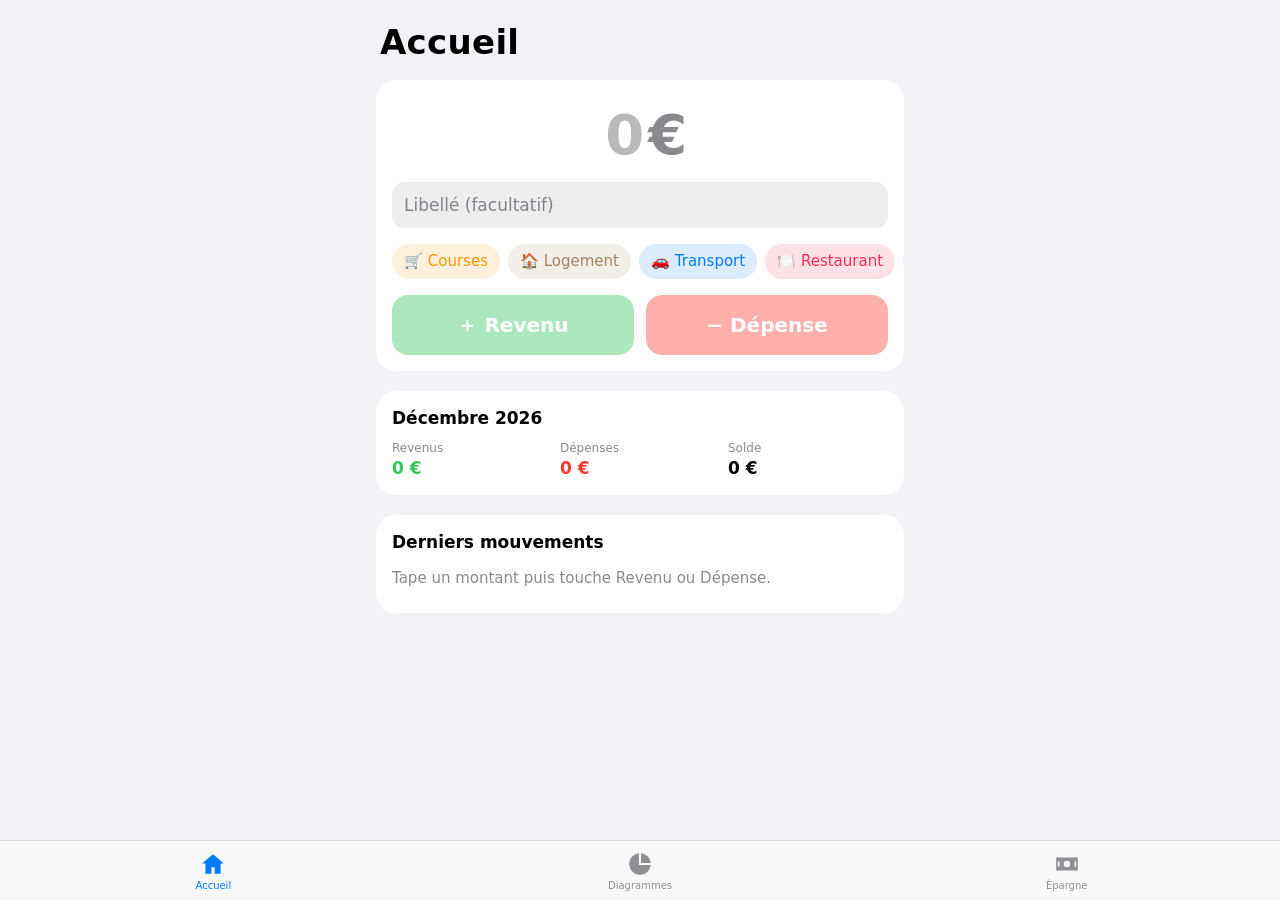
==== index.html @ 87a7c3be "App Budget : version web installable et version iOS native Co-Authored-By: Claude Opus 5.5 <noreply@" ====
<!doctype html>
<html lang="fr">
<head>
  <meta charset="utf-8">
  <meta name="viewport" content="width=device-width, initial-scale=1, viewport-fit=cover">
  <title>Budget</title>
  <meta name="description" content="Suivi simple des revenus, dépenses et de l'épargne.">
  <meta name="apple-mobile-web-app-capable" content="yes">
  <meta name="mobile-web-app-capable" content="yes">
  <meta name="apple-mobile-web-app-title" content="Budget">
  <meta name="apple-mobile-web-app-status-bar-style" content="default">
  <meta name="theme-color" content="#f2f2f7" media="(prefers-color-scheme: light)">
  <meta name="theme-color" content="#000000" media="(prefers-color-scheme: dark)">
  <link rel="apple-touch-icon" href="icons/icon-180.png">
  <link rel="icon" type="image/png" href="icons/icon-192.png">
  <link rel="manifest" href="manifest.webmanifest">
  <link rel="stylesheet" href="style.css">
</head>
<body>
  <main>
    <!-- ACCUEIL -->
    <section id="accueil" class="onglet actif">
      <h1>Accueil</h1>

      <div class="carte saisie">
        <label class="montant" for="montant">
          <input id="montant" type="text" inputmode="decimal" placeholder="0" autocomplete="off" aria-label="Montant">
          <span>€</span>
        </label>
        <input id="libelle" class="champ" type="text" placeholder="Libellé (facultatif)" autocomplete="off" enterkeyhint="done">
        <div id="chips" class="chips" role="group" aria-label="Catégorie"></div>
        <div class="boutons">
          <button id="btn-revenu" class="gros vert" disabled>＋ Revenu</button>
          <button id="btn-depense" class="gros rouge" disabled>− Dépense</button>
        </div>
      </div>

      <div class="carte">
        <h2 id="solde-mois"></h2>
        <div class="trio">
          <div><small>Revenus</small><strong id="solde-revenus" class="txt-vert"></strong></div>
          <div><small>Dépenses</small><strong id="solde-depenses" class="txt-rouge"></strong></div>
          <div><small>Solde</small><strong id="solde-total"></strong></div>
        </div>
      </div>

      <div class="carte">
        <div class="entete">
          <h2>Derniers mouvements</h2>
          <button id="tout-voir" class="lien" hidden>Tout voir</button>
        </div>
        <ul id="derniers" class="liste"></ul>
        <p id="vide-accueil" class="aide">Tape un montant puis touche Revenu ou Dépense.</p>
      </div>
    </section>

    <!-- DIAGRAMMES -->
    <section id="diagrammes" class="onglet">
      <h1>Diagrammes</h1>
      <div class="carte mois" data-mois="diagrammes"></div>
      <div class="carte">
        <h2>Répartition des dépenses</h2>
        <div id="donut"></div>
        <ul id="legende" class="legende"></ul>
      </div>
      <div class="carte">
        <h2>Revenus et dépenses sur 6 mois</h2>
        <div id="barres"></div>
        <div class="cles"><span><i class="pt vert"></i>Revenus</span><span><i class="pt rouge"></i>Dépenses</span></div>
      </div>
    </section>

    <!-- ÉPARGNE -->
    <section id="epargne" class="onglet">
      <h1>Épargne</h1>
      <div class="carte mois" data-mois="epargne"></div>
      <div class="carte">
        <h2>Rentrées d'argent prévues</h2>
        <label class="montant gauche" for="revenus-prevus">
          <input id="revenus-prevus" type="text" inputmode="decimal" placeholder="0" autocomplete="off" aria-label="Rentrées prévues">
          <span>€</span>
        </label>
        <button id="utiliser-recus" class="lien" hidden></button>
      </div>
      <div class="carte">
        <h2>Niveau d'épargne du mois</h2>
        <div id="niveaux" class="niveaux"></div>
      </div>
      <div id="resultat" class="carte resultat"></div>
    </section>
  </main>

  <!-- HISTORIQUE (plein écran) -->
  <section id="historique" class="feuille" hidden>
    <div class="barre-feuille">
      <button id="fermer-historique" class="lien">‹ Accueil</button>
      <strong>Mouvements</strong>
      <span></span>
    </div>
    <div class="contenu-feuille">
      <p class="aide">Touche un mouvement pour le supprimer.</p>
      <div id="historique-liste"></div>
      <div class="carte">
        <h2>Sauvegarde</h2>
        <p class="aide">Tes données restent sur ce téléphone. Exporte-les de temps en temps pour ne rien perdre.</p>
        <div class="boutons">
          <button id="exporter" class="moyen">Exporter</button>
          <button id="importer" class="moyen">Importer</button>
        </div>
        <input id="fichier-import" type="file" accept="application/json,.json" hidden>
      </div>
    </div>
  </section>

  <nav class="tabbar">
    <button data-onglet="accueil" class="actif">
      <svg viewBox="0 0 24 24"><path d="M12 3 2 11.5h3V21h5.5v-6h3v6H19v-9.5h3z"/></svg>Accueil
    </button>
    <button data-onglet="diagrammes">
      <svg viewBox="0 0 24 24"><path d="M11 2.05A10 10 0 1 0 21.95 13H11z"/><path d="M13 2.05V11h8.95A10 10 0 0 0 13 2.05z"/></svg>Diagrammes
    </button>
    <button data-onglet="epargne">
      <svg viewBox="0 0 24 24"><path d="M2 6h20v12H2zm10 3a3 3 0 1 0 0 6 3 3 0 0 0 0-6zM5 8.5a1.5 1.5 0 0 1-1.5 1.5v4A1.5 1.5 0 0 1 5 15.5h0zm14 0V15.5a1.5 1.5 0 0 1 1.5-1.5v-4A1.5 1.5 0 0 1 19 8.5z" fill-rule="evenodd"/></svg>Épargne
    </button>
  </nav>

  <div id="toast" class="toast" role="status" aria-live="polite"></div>

  <script src="app.js"></script>
</body>
</html>
---- style.css ----
:root {
  --fond: #f2f2f7;
  --carte: #ffffff;
  --champ: #7676801f;
  --texte: #000000;
  --secondaire: #3c3c4399;
  --separateur: #3c3c4329;
  --vert: #34c759;
  --rouge: #ff3b30;
  --bleu: #007aff;
  --tabbar: #f9f9f9e6;
  color-scheme: light dark;
}
@media (prefers-color-scheme: dark) {
  :root {
    --fond: #000000;
    --carte: #1c1c1e;
    --champ: #7676803d;
    --texte: #ffffff;
    --secondaire: #ebebf599;
    --separateur: #54545899;
    --vert: #30d158;
    --rouge: #ff453a;
    --bleu: #0a84ff;
    --tabbar: #161616e6;
  }
}

* { box-sizing: border-box; -webkit-tap-highlight-color: transparent; }
html, body { margin: 0; background: var(--fond); color: var(--texte); }
body {
  font: 17px/1.3 -apple-system, BlinkMacSystemFont, "SF Pro Text", system-ui, sans-serif;
  touch-action: manipulation;
  -webkit-text-size-adjust: 100%;
  overscroll-behavior-y: none;
}
button { font: inherit; color: inherit; border: 0; background: none; cursor: pointer; }
input { font: inherit; color: inherit; }

main {
  max-width: 560px;
  margin: 0 auto;
  padding: calc(env(safe-area-inset-top) + 12px) 16px calc(env(safe-area-inset-bottom) + 96px);
}
h1 { font-size: 34px; font-weight: 700; margin: 8px 4px 16px; letter-spacing: .3px; }
h2 { font-size: 17px; font-weight: 600; margin: 0 0 12px; }
small { font-size: 12px; color: var(--secondaire); display: block; }

.onglet { display: none; }
.onglet.actif { display: block; animation: apparition .2s ease-out; }
@keyframes apparition { from { opacity: 0; transform: translateY(4px); } }

.carte { background: var(--carte); border-radius: 20px; padding: 16px; margin-bottom: 20px; }
.aide { color: var(--secondaire); font-size: 15px; margin: 4px 0 8px; }
.entete { display: flex; justify-content: space-between; align-items: baseline; }
.lien { color: var(--bleu); font-size: 15px; padding: 4px 0; }
.txt-vert { color: var(--vert); }
.txt-rouge { color: var(--rouge); }

/* Saisie du montant */
.montant { display: flex; justify-content: center; align-items: baseline; gap: 4px; padding: 8px 0 16px; cursor: text; }
.montant input {
  width: 4ch; min-width: 1ch; max-width: 100%;
  border: 0; outline: 0; background: none; text-align: right;
  font: 700 56px/1.1 ui-rounded, -apple-system, system-ui, sans-serif;
  font-variant-numeric: tabular-nums; padding: 0;
}
.montant span { font: 700 56px/1.1 ui-rounded, -apple-system, system-ui, sans-serif; color: var(--secondaire); }
.montant.gauche { justify-content: flex-start; padding: 0; }
.montant.gauche input, .montant.gauche span { font-size: 40px; }
.montant.gauche input { text-align: left; }
.montant input::placeholder { color: var(--secondaire); opacity: .6; }

.champ { width: 100%; border: 0; outline: 0; background: var(--champ); border-radius: 12px; padding: 12px; font-size: 17px; }
.champ::placeholder { color: var(--secondaire); }

.chips { display: flex; gap: 8px; overflow-x: auto; margin: 16px -16px; padding: 0 16px; scrollbar-width: none; }
.chips::-webkit-scrollbar { display: none; }
.chip {
  flex: none; padding: 8px 12px; border-radius: 999px; font-size: 15px; font-weight: 500;
  color: var(--c); background: color-mix(in srgb, var(--c) 14%, transparent);
  transition: transform .12s, background .15s, color .15s;
}
.chip.choisi { background: var(--c); color: #fff; }

.boutons { display: flex; gap: 12px; }
.gros, .moyen {
  flex: 1; min-height: 60px; border-radius: 16px; color: #fff; font-size: 20px; font-weight: 700;
  transition: transform .12s, opacity .2s;
}
.moyen { min-height: 48px; font-size: 17px; font-weight: 600; background: var(--champ); color: var(--bleu); }
.vert { background: var(--vert); }
.rouge { background: var(--rouge); }
.gros:disabled { opacity: .4; }
button:active:not(:disabled) { transform: scale(.96); }

.trio { display: grid; grid-template-columns: repeat(3, 1fr); gap: 8px; }
.trio strong { font-size: 17px; font-variant-numeric: tabular-nums; white-space: nowrap; }

/* Listes de mouvements */
.liste { list-style: none; margin: 0; padding: 0; }
.ligne { display: flex; align-items: center; gap: 12px; padding: 8px 0; cursor: pointer; }
.liste .ligne + .ligne { border-top: .5px solid var(--separateur); }
.pastille {
  flex: none; width: 36px; height: 36px; border-radius: 50%; display: grid; place-items: center; font-size: 17px;
  background: color-mix(in srgb, var(--c) 18%, transparent);
}
.ligne .infos { flex: 1; min-width: 0; }
.ligne .titre { white-space: nowrap; overflow: hidden; text-overflow: ellipsis; }
.ligne .date { font-size: 12px; color: var(--secondaire); }
.ligne .valeur { font-weight: 600; font-variant-numeric: tabular-nums; white-space: nowrap; }

/* Sélecteur de mois */
.mois { display: flex; align-items: center; justify-content: space-between; padding: 4px 8px; }
.mois button { min-width: 44px; min-height: 44px; font-weight: 600; font-size: 17px; }
.mois .fleche { color: var(--bleu); font-size: 22px; }

/* Diagrammes */
#donut { position: relative; max-width: 260px; margin: 0 auto 16px; }
#donut svg { display: block; width: 100%; }
#donut .centre { position: absolute; inset: 0; display: grid; place-content: center; text-align: center; }
#donut .centre strong { font-size: 24px; font-variant-numeric: tabular-nums; }
.legende { list-style: none; padding: 0; margin: 0; }
.legende li { display: flex; align-items: center; gap: 10px; padding: 5px 0; font-size: 15px; }
.legende .nom { flex: 1; }
.legende .val { font-variant-numeric: tabular-nums; }
.legende .pct { width: 48px; text-align: right; color: var(--secondaire); font-variant-numeric: tabular-nums; }
#barres svg { display: block; width: 100%; height: auto; overflow: visible; }
#barres text { fill: var(--secondaire); font-size: 11px; }
.cles { display: flex; gap: 16px; font-size: 13px; color: var(--secondaire); margin-top: 8px; }
.pt { display: inline-block; width: 10px; height: 10px; border-radius: 50%; margin-right: 6px; }
.pt.vert { background: var(--vert); } .pt.rouge { background: var(--rouge); }
.vide { text-align: center; padding: 24px 0; color: var(--secondaire); }
.vide .icone { font-size: 40px; margin-bottom: 8px; }

/* Épargne */
.niveaux { display: grid; grid-template-columns: 1fr 1fr; gap: 12px; }
.niveau {
  text-align: left; padding: 14px; border-radius: 16px;
  color: var(--c); background: color-mix(in srgb, var(--c) 14%, transparent);
  transition: transform .12s, background .15s, color .15s;
}
.niveau .ico { font-size: 24px; display: block; margin-bottom: 4px; }
.niveau b { display: block; font-size: 17px; }
.niveau span:last-child { font-size: 12px; opacity: .9; }
.niveau.choisi { background: var(--c); color: #fff; }
.resultat { text-align: center; }
.resultat .grand { font: 700 48px/1.1 ui-rounded, -apple-system, system-ui, sans-serif; font-variant-numeric: tabular-nums; margin: 4px 0; }
.resultat hr { border: 0; border-top: .5px solid var(--separateur); margin: 16px 0; }
.ligne-res { display: flex; justify-content: space-between; font-size: 15px; padding: 4px 0; }
.ligne-res span:first-child { color: var(--secondaire); }
.ligne-res span:last-child { font-variant-numeric: tabular-nums; }
.jauge { height: 8px; border-radius: 4px; background: var(--champ); overflow: hidden; margin-top: 12px; }
.jauge div { height: 100%; border-radius: 4px; transition: width .3s; }
.alerte { color: var(--rouge); font-size: 13px; margin: 8px 0 0; }

/* Barre d'onglets */
.tabbar {
  position: fixed; left: 0; right: 0; bottom: 0; z-index: 10;
  display: flex; justify-content: space-around;
  padding: 6px 0 calc(env(safe-area-inset-bottom) + 4px);
  background: var(--tabbar); backdrop-filter: blur(20px); -webkit-backdrop-filter: blur(20px);
  border-top: .5px solid var(--separateur);
}
.tabbar button { display: flex; flex-direction: column; align-items: center; gap: 2px; font-size: 10px; font-weight: 500; color: #8e8e93; flex: 1; padding: 4px 0; }
.tabbar svg { width: 26px; height: 26px; fill: currentColor; }
.tabbar button.actif { color: var(--bleu); }
.tabbar button:active { transform: none; }

/* Historique */
.feuille { position: fixed; inset: 0; z-index: 20; background: var(--fond); overflow-y: auto; animation: glisse .25s ease-out; }
@keyframes glisse { from { transform: translateX(30%); opacity: 0; } }
.barre-feuille {
  position: sticky; top: 0; z-index: 1; display: grid; grid-template-columns: 1fr auto 1fr; align-items: center;
  padding: calc(env(safe-area-inset-top) + 8px) 16px 8px; background: var(--tabbar);
  backdrop-filter: blur(20px); -webkit-backdrop-filter: blur(20px); border-bottom: .5px solid var(--separateur);
}
.barre-feuille .lien { justify-self: start; font-size: 17px; }
.contenu-feuille { max-width: 560px; margin: 0 auto; padding: 12px 16px calc(env(safe-area-inset-bottom) + 24px); }
.groupe-titre { font-size: 13px; text-transform: uppercase; color: var(--secondaire); margin: 16px 16px 6px; }
.contenu-feuille .liste { background: var(--carte); border-radius: 12px; padding: 0 16px; }

/* Confirmation */
.toast {
  position: fixed; left: 50%; top: calc(env(safe-area-inset-top) + 10px); z-index: 30;
  transform: translate(-50%, -150%); opacity: 0;
  color: #fff; font-size: 15px; font-weight: 600; padding: 10px 16px; border-radius: 999px;
  box-shadow: 0 4px 14px #0003; white-space: nowrap; transition: transform .3s, opacity .3s; pointer-events: none;
}
.toast.visible { transform: translate(-50%, 0); opacity: 1; }
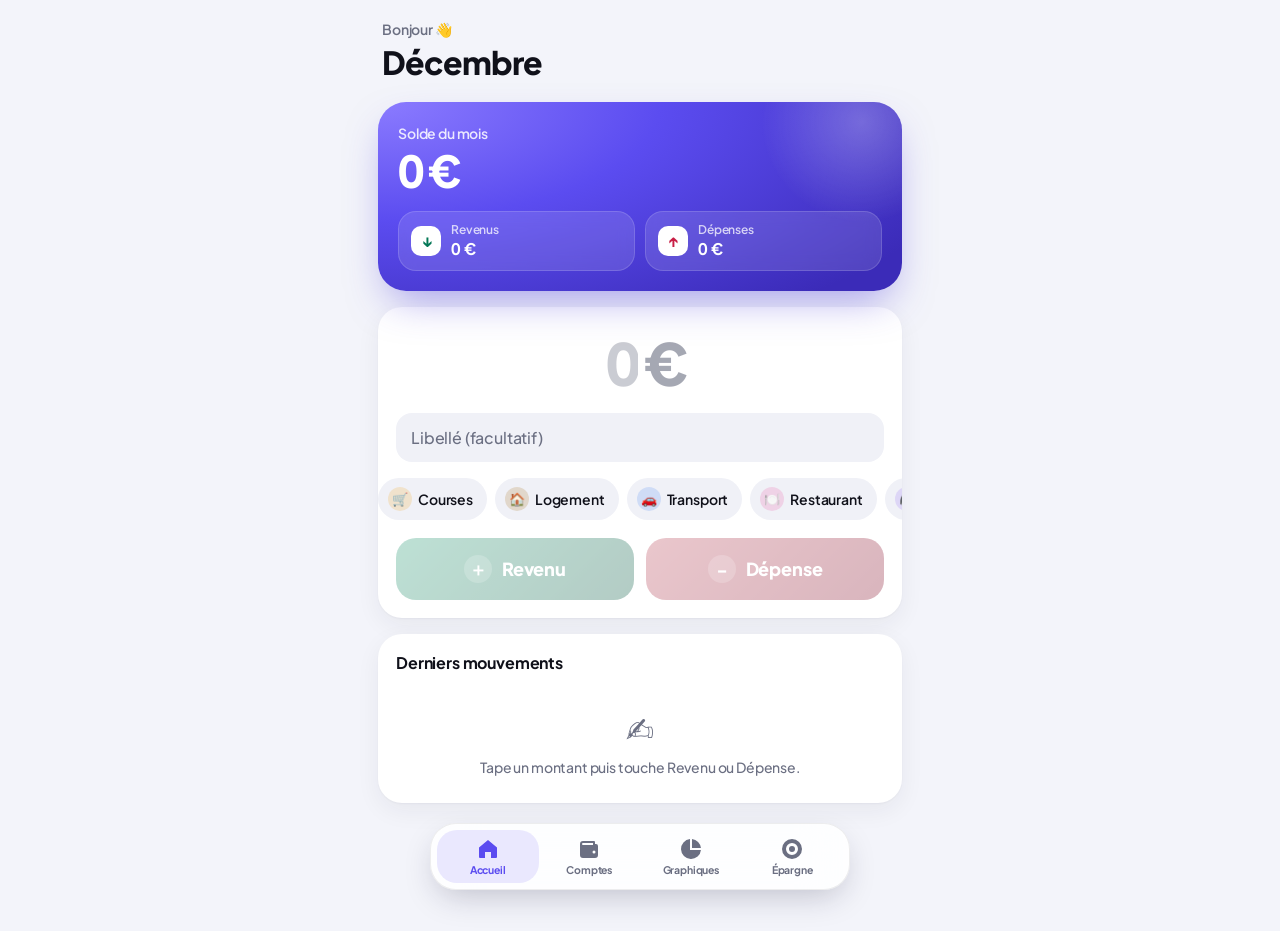
==== commit 443da102: "Comptes d'épargne (Livret A, Livret Jeune, PEA) et nouveau design - Onglet Comptes avec plafonds, li" ====
--- a/index.html
+++ b/index.html
@@ -4,23 +4,38 @@
   <meta charset="utf-8">
   <meta name="viewport" content="width=device-width, initial-scale=1, viewport-fit=cover">
   <title>Budget</title>
-  <meta name="description" content="Suivi simple des revenus, dépenses et de l'épargne.">
+  <meta name="description" content="Suivi simple des revenus, dépenses, comptes d'épargne et du PEA.">
   <meta name="apple-mobile-web-app-capable" content="yes">
   <meta name="mobile-web-app-capable" content="yes">
   <meta name="apple-mobile-web-app-title" content="Budget">
   <meta name="apple-mobile-web-app-status-bar-style" content="default">
-  <meta name="theme-color" content="#f2f2f7" media="(prefers-color-scheme: light)">
-  <meta name="theme-color" content="#000000" media="(prefers-color-scheme: dark)">
+  <meta name="theme-color" content="#f3f4fa" media="(prefers-color-scheme: light)">
+  <meta name="theme-color" content="#0a0a12" media="(prefers-color-scheme: dark)">
   <link rel="apple-touch-icon" href="icons/icon-180.png">
   <link rel="icon" type="image/png" href="icons/icon-192.png">
   <link rel="manifest" href="manifest.webmanifest">
+  <link rel="preload" href="fonts/jakarta-700.woff2" as="font" type="font/woff2" crossorigin>
   <link rel="stylesheet" href="style.css">
 </head>
 <body>
+  <div class="halo" aria-hidden="true"></div>
+
   <main>
     <!-- ACCUEIL -->
     <section id="accueil" class="onglet actif">
-      <h1>Accueil</h1>
+      <header class="tete">
+        <p id="salut" class="sur-titre"></p>
+        <h1 id="titre-accueil"></h1>
+      </header>
+
+      <div class="hero">
+        <p class="hero-label">Solde du mois</p>
+        <p id="hero-solde" class="hero-montant">0 €</p>
+        <div class="hero-pilules">
+          <span class="pilule"><i class="fleche-ico haut">↓</i><span><small>Revenus</small><b id="hero-revenus"></b></span></span>
+          <span class="pilule"><i class="fleche-ico bas">↑</i><span><small>Dépenses</small><b id="hero-depenses"></b></span></span>
+        </div>
+      </div>
 
       <div class="carte saisie">
         <label class="montant" for="montant">
@@ -30,17 +45,8 @@
         <input id="libelle" class="champ" type="text" placeholder="Libellé (facultatif)" autocomplete="off" enterkeyhint="done">
         <div id="chips" class="chips" role="group" aria-label="Catégorie"></div>
         <div class="boutons">
-          <button id="btn-revenu" class="gros vert" disabled>＋ Revenu</button>
-          <button id="btn-depense" class="gros rouge" disabled>− Dépense</button>
-        </div>
-      </div>
-
-      <div class="carte">
-        <h2 id="solde-mois"></h2>
-        <div class="trio">
-          <div><small>Revenus</small><strong id="solde-revenus" class="txt-vert"></strong></div>
-          <div><small>Dépenses</small><strong id="solde-depenses" class="txt-rouge"></strong></div>
-          <div><small>Solde</small><strong id="solde-total"></strong></div>
+          <button id="btn-revenu" class="gros revenu" disabled><span class="rond">＋</span>Revenu</button>
+          <button id="btn-depense" class="gros depense" disabled><span class="rond">−</span>Dépense</button>
         </div>
       </div>
 
@@ -50,14 +56,33 @@
           <button id="tout-voir" class="lien" hidden>Tout voir</button>
         </div>
         <ul id="derniers" class="liste"></ul>
-        <p id="vide-accueil" class="aide">Tape un montant puis touche Revenu ou Dépense.</p>
+        <div id="vide-accueil" class="vide"><div class="vide-ico">✍️</div>Tape un montant puis touche Revenu ou Dépense.</div>
       </div>
     </section>
 
-    <!-- DIAGRAMMES -->
+    <!-- COMPTES -->
+    <section id="comptes" class="onglet">
+      <header class="tete">
+        <p class="sur-titre">Ton épargne</p>
+        <h1>Comptes</h1>
+      </header>
+      <div class="hero hero-comptes">
+        <p class="hero-label">Épargne totale</p>
+        <p id="total-epargne" class="hero-montant">0 €</p>
+        <div id="barre-repartition" class="barre-repartition"></div>
+        <div id="legende-comptes" class="legende-comptes"></div>
+      </div>
+      <div id="liste-comptes" class="liste-comptes"></div>
+      <p class="aide centre">Touche un compte pour modifier son montant.<br>Chaque revenu peut être placé sur l'un d'eux.</p>
+    </section>
+
+    <!-- GRAPHIQUES -->
     <section id="diagrammes" class="onglet">
-      <h1>Diagrammes</h1>
-      <div class="carte mois" data-mois="diagrammes"></div>
+      <header class="tete">
+        <p class="sur-titre">Où va ton argent</p>
+        <h1>Graphiques</h1>
+      </header>
+      <div class="selecteur-mois" data-mois="diagrammes"></div>
       <div class="carte">
         <h2>Répartition des dépenses</h2>
         <div id="donut"></div>
@@ -66,14 +91,17 @@
       <div class="carte">
         <h2>Revenus et dépenses sur 6 mois</h2>
         <div id="barres"></div>
-        <div class="cles"><span><i class="pt vert"></i>Revenus</span><span><i class="pt rouge"></i>Dépenses</span></div>
+        <div class="cles"><span><i class="pt revenu"></i>Revenus</span><span><i class="pt depense"></i>Dépenses</span></div>
       </div>
     </section>
 
     <!-- ÉPARGNE -->
     <section id="epargne" class="onglet">
-      <h1>Épargne</h1>
-      <div class="carte mois" data-mois="epargne"></div>
+      <header class="tete">
+        <p class="sur-titre">Objectif du mois</p>
+        <h1>Épargne</h1>
+      </header>
+      <div class="selecteur-mois" data-mois="epargne"></div>
       <div class="carte">
         <h2>Rentrées d'argent prévues</h2>
         <label class="montant gauche" for="revenus-prevus">
@@ -83,7 +111,7 @@
         <button id="utiliser-recus" class="lien" hidden></button>
       </div>
       <div class="carte">
-        <h2>Niveau d'épargne du mois</h2>
+        <h2>Niveau d'épargne</h2>
         <div id="niveaux" class="niveaux"></div>
       </div>
       <div id="resultat" class="carte resultat"></div>
@@ -91,36 +119,45 @@
   </main>
 
   <!-- HISTORIQUE (plein écran) -->
-  <section id="historique" class="feuille" hidden>
-    <div class="barre-feuille">
-      <button id="fermer-historique" class="lien">‹ Accueil</button>
+  <section id="historique" class="page" hidden>
+    <div class="barre-page">
+      <button id="fermer-historique" class="lien">‹ Retour</button>
       <strong>Mouvements</strong>
       <span></span>
     </div>
-    <div class="contenu-feuille">
+    <div class="contenu-page">
       <p class="aide">Touche un mouvement pour le supprimer.</p>
       <div id="historique-liste"></div>
       <div class="carte">
         <h2>Sauvegarde</h2>
         <p class="aide">Tes données restent sur ce téléphone. Exporte-les de temps en temps pour ne rien perdre.</p>
         <div class="boutons">
-          <button id="exporter" class="moyen">Exporter</button>
-          <button id="importer" class="moyen">Importer</button>
+          <button id="exporter" class="secondaire">Exporter</button>
+          <button id="importer" class="secondaire">Importer</button>
         </div>
         <input id="fichier-import" type="file" accept="application/json,.json" hidden>
       </div>
     </div>
   </section>
 
+  <!-- FEUILLE DU BAS (choix du compte, édition des comptes) -->
+  <div id="feuille" class="feuille" hidden>
+    <div class="voile" data-fermer></div>
+    <div id="feuille-panneau" class="panneau" role="dialog" aria-modal="true"></div>
+  </div>
+
   <nav class="tabbar">
-    <button data-onglet="accueil" class="actif">
-      <svg viewBox="0 0 24 24"><path d="M12 3 2 11.5h3V21h5.5v-6h3v6H19v-9.5h3z"/></svg>Accueil
+    <button data-onglet="accueil" class="actif" aria-label="Accueil">
+      <svg viewBox="0 0 24 24"><path d="M3 10.5 12 3l9 7.5V20a1 1 0 0 1-1 1h-5v-6h-6v6H4a1 1 0 0 1-1-1z"/></svg><span>Accueil</span>
     </button>
-    <button data-onglet="diagrammes">
-      <svg viewBox="0 0 24 24"><path d="M11 2.05A10 10 0 1 0 21.95 13H11z"/><path d="M13 2.05V11h8.95A10 10 0 0 0 13 2.05z"/></svg>Diagrammes
+    <button data-onglet="comptes" aria-label="Comptes">
+      <svg viewBox="0 0 24 24"><path d="M3 7a3 3 0 0 1 3-3h11a1 1 0 0 1 1 1v2h1a2 2 0 0 1 2 2v9a3 3 0 0 1-3 3H6a3 3 0 0 1-3-3zm3-1a1 1 0 0 0 0 2h10V6zm11 7.5a1.5 1.5 0 1 0 0 3 1.5 1.5 0 0 0 0-3z"/></svg><span>Comptes</span>
     </button>
-    <button data-onglet="epargne">
-      <svg viewBox="0 0 24 24"><path d="M2 6h20v12H2zm10 3a3 3 0 1 0 0 6 3 3 0 0 0 0-6zM5 8.5a1.5 1.5 0 0 1-1.5 1.5v4A1.5 1.5 0 0 1 5 15.5h0zm14 0V15.5a1.5 1.5 0 0 1 1.5-1.5v-4A1.5 1.5 0 0 1 19 8.5z" fill-rule="evenodd"/></svg>Épargne
+    <button data-onglet="diagrammes" aria-label="Graphiques">
+      <svg viewBox="0 0 24 24"><path d="M11 2.05A10 10 0 1 0 21.95 13H11z"/><path d="M13 2.05V11h8.95A10 10 0 0 0 13 2.05z"/></svg><span>Graphiques</span>
+    </button>
+    <button data-onglet="epargne" aria-label="Épargne">
+      <svg viewBox="0 0 24 24"><path d="M12 2a10 10 0 1 0 10 10A10 10 0 0 0 12 2zm0 4a6 6 0 1 1-6 6 6 6 0 0 1 6-6zm0 3a3 3 0 1 0 3 3 3 3 0 0 0-3-3z" fill-rule="evenodd"/></svg><span>Épargne</span>
     </button>
   </nav>
 
--- a/style.css
+++ b/style.css
@@ -1,190 +1,346 @@
+@font-face { font-family: "Jakarta"; font-weight: 400; font-display: swap; src: url(fonts/jakarta-400.woff2) format("woff2"); }
+@font-face { font-family: "Jakarta"; font-weight: 500; font-display: swap; src: url(fonts/jakarta-500.woff2) format("woff2"); }
+@font-face { font-family: "Jakarta"; font-weight: 600; font-display: swap; src: url(fonts/jakarta-600.woff2) format("woff2"); }
+@font-face { font-family: "Jakarta"; font-weight: 700; font-display: swap; src: url(fonts/jakarta-700.woff2) format("woff2"); }
+@font-face { font-family: "Jakarta"; font-weight: 800; font-display: swap; src: url(fonts/jakarta-800.woff2) format("woff2"); }
+
 :root {
-  --fond: #f2f2f7;
-  --carte: #ffffff;
-  --champ: #7676801f;
-  --texte: #000000;
-  --secondaire: #3c3c4399;
-  --separateur: #3c3c4329;
-  --vert: #34c759;
-  --rouge: #ff3b30;
-  --bleu: #007aff;
-  --tabbar: #f9f9f9e6;
+  --fond: #f3f4fa;
+  --surface: #ffffff;
+  --surface-2: #f0f1f7;
+  --texte: #10111a;
+  --doux: #6b6f82;
+  --ligne: #10111a12;
+  --ombre: 0 1px 2px #1a1c3a0a, 0 8px 24px #1a1c3a0f;
+  --accent: #5b4cf0;
+  --revenu: #0e9f6e;
+  --revenu-2: #047857;
+  --depense: #ee3f5a;
+  --depense-2: #c81e45;
+  --grad-hero: radial-gradient(120% 140% at 0% 0%, #8b7bff 0%, #5b4cf0 45%, #3b2bb8 100%);
+  --verre: #ffffffd9;
   color-scheme: light dark;
 }
 @media (prefers-color-scheme: dark) {
   :root {
-    --fond: #000000;
-    --carte: #1c1c1e;
-    --champ: #7676803d;
-    --texte: #ffffff;
-    --secondaire: #ebebf599;
-    --separateur: #54545899;
-    --vert: #30d158;
-    --rouge: #ff453a;
-    --bleu: #0a84ff;
-    --tabbar: #161616e6;
+    --fond: #0a0a12;
+    --surface: #15151f;
+    --surface-2: #1f1f2c;
+    --texte: #f4f4fa;
+    --doux: #9a9db0;
+    --ligne: #ffffff14;
+    --ombre: 0 1px 0 #ffffff08 inset, 0 10px 30px #00000059;
+    --revenu: #25c48c;
+    --depense: #ff5c74;
+    --verre: #1a1a26d9;
   }
 }
 
 * { box-sizing: border-box; -webkit-tap-highlight-color: transparent; }
 html, body { margin: 0; background: var(--fond); color: var(--texte); }
 body {
-  font: 17px/1.3 -apple-system, BlinkMacSystemFont, "SF Pro Text", system-ui, sans-serif;
+  font: 500 16px/1.35 "Jakarta", -apple-system, system-ui, sans-serif;
+  letter-spacing: -0.01em;
   touch-action: manipulation;
   -webkit-text-size-adjust: 100%;
   overscroll-behavior-y: none;
-}
-button { font: inherit; color: inherit; border: 0; background: none; cursor: pointer; }
-input { font: inherit; color: inherit; }
+  -webkit-font-smoothing: antialiased;
+}
+button { font: inherit; color: inherit; border: 0; background: none; cursor: pointer; letter-spacing: inherit; }
+input { font: inherit; color: inherit; letter-spacing: inherit; }
+.num { font-variant-numeric: tabular-nums; }
+
+/* Lueur colorée en haut de l'écran */
+.halo {
+  position: fixed; inset: -20vh -20vw auto; height: 60vh; z-index: -1; pointer-events: none;
+  background: radial-gradient(40% 50% at 20% 30%, #7c6cff33, transparent 70%),
+              radial-gradient(35% 45% at 85% 20%, #1fb6ff26, transparent 70%);
+  filter: blur(10px);
+}
 
 main {
-  max-width: 560px;
-  margin: 0 auto;
-  padding: calc(env(safe-area-inset-top) + 12px) 16px calc(env(safe-area-inset-bottom) + 96px);
-}
-h1 { font-size: 34px; font-weight: 700; margin: 8px 4px 16px; letter-spacing: .3px; }
-h2 { font-size: 17px; font-weight: 600; margin: 0 0 12px; }
-small { font-size: 12px; color: var(--secondaire); display: block; }
+  max-width: 560px; margin: 0 auto;
+  padding: calc(env(safe-area-inset-top) + 14px) 18px calc(env(safe-area-inset-bottom) + 112px);
+}
+.tete { margin: 6px 4px 18px; }
+.sur-titre { margin: 0; color: var(--doux); font-size: 14px; font-weight: 600; }
+h1 { font-size: 32px; font-weight: 800; margin: 2px 0 0; letter-spacing: -0.03em; }
+h2 { font-size: 16px; font-weight: 700; margin: 0 0 14px; letter-spacing: -0.01em; }
+small { font-size: 12px; color: var(--doux); display: block; font-weight: 600; }
+.aide { color: var(--doux); font-size: 14px; margin: 4px 0 10px; }
+.centre { text-align: center; }
 
 .onglet { display: none; }
-.onglet.actif { display: block; animation: apparition .2s ease-out; }
-@keyframes apparition { from { opacity: 0; transform: translateY(4px); } }
-
-.carte { background: var(--carte); border-radius: 20px; padding: 16px; margin-bottom: 20px; }
-.aide { color: var(--secondaire); font-size: 15px; margin: 4px 0 8px; }
+.onglet.actif { display: block; animation: entree .35s cubic-bezier(.2,.8,.2,1); }
+@keyframes entree { from { opacity: 0; transform: translateY(10px); } }
+
+.carte {
+  background: var(--surface); border-radius: 24px; padding: 18px; margin-bottom: 16px;
+  box-shadow: var(--ombre);
+}
 .entete { display: flex; justify-content: space-between; align-items: baseline; }
-.lien { color: var(--bleu); font-size: 15px; padding: 4px 0; }
-.txt-vert { color: var(--vert); }
-.txt-rouge { color: var(--rouge); }
-
-/* Saisie du montant */
-.montant { display: flex; justify-content: center; align-items: baseline; gap: 4px; padding: 8px 0 16px; cursor: text; }
+.lien { color: var(--accent); font-size: 14px; font-weight: 700; padding: 4px 0; }
+@media (prefers-color-scheme: dark) { .lien { color: #a99dff; } }
+
+/* Carte héros en dégradé */
+.hero {
+  position: relative; overflow: hidden; color: #fff; border-radius: 28px; padding: 22px 20px 20px; margin-bottom: 16px;
+  background: var(--grad-hero);
+  box-shadow: 0 18px 40px -12px #4b3bd980;
+}
+.hero::after {
+  content: ""; position: absolute; width: 220px; height: 220px; right: -70px; top: -90px; border-radius: 50%;
+  background: radial-gradient(circle, #ffffff40, transparent 65%);
+}
+.hero-label { margin: 0; font-size: 14px; font-weight: 600; opacity: .85; }
+.hero-montant { margin: 4px 0 18px; font-size: 44px; font-weight: 800; letter-spacing: -0.04em; font-variant-numeric: tabular-nums; line-height: 1.05; }
+.hero-pilules { display: flex; gap: 10px; }
+.pilule {
+  flex: 1; display: flex; align-items: center; gap: 10px; padding: 10px 12px; border-radius: 18px;
+  background: #ffffff1f; backdrop-filter: blur(8px); -webkit-backdrop-filter: blur(8px); border: 1px solid #ffffff26;
+}
+.pilule small { color: #ffffffc0; }
+.pilule b { font-size: 16px; font-weight: 700; font-variant-numeric: tabular-nums; white-space: nowrap; }
+.fleche-ico {
+  font-style: normal; width: 30px; height: 30px; flex: none; border-radius: 10px; display: grid; place-items: center;
+  font-weight: 800; background: #ffffff; font-size: 15px;
+}
+.fleche-ico.haut { color: var(--revenu-2); }
+.fleche-ico.bas { color: var(--depense-2); }
+
+/* Saisie */
+.montant { display: flex; justify-content: center; align-items: baseline; gap: 6px; padding: 6px 0 18px; cursor: text; }
+.montant input, .montant span { font-size: 58px; font-weight: 800; letter-spacing: -0.045em; line-height: 1.1; }
 .montant input {
-  width: 4ch; min-width: 1ch; max-width: 100%;
-  border: 0; outline: 0; background: none; text-align: right;
-  font: 700 56px/1.1 ui-rounded, -apple-system, system-ui, sans-serif;
-  font-variant-numeric: tabular-nums; padding: 0;
-}
-.montant span { font: 700 56px/1.1 ui-rounded, -apple-system, system-ui, sans-serif; color: var(--secondaire); }
+  min-width: 1ch; max-width: 100%; border: 0; outline: 0; background: none; text-align: right; padding: 0;
+  font-variant-numeric: tabular-nums; caret-color: var(--accent);
+}
+.montant span { color: var(--doux); opacity: .6; }
+.montant input::placeholder { color: var(--doux); opacity: .35; }
 .montant.gauche { justify-content: flex-start; padding: 0; }
 .montant.gauche input, .montant.gauche span { font-size: 40px; }
 .montant.gauche input { text-align: left; }
-.montant input::placeholder { color: var(--secondaire); opacity: .6; }
-
-.champ { width: 100%; border: 0; outline: 0; background: var(--champ); border-radius: 12px; padding: 12px; font-size: 17px; }
-.champ::placeholder { color: var(--secondaire); }
-
-.chips { display: flex; gap: 8px; overflow-x: auto; margin: 16px -16px; padding: 0 16px; scrollbar-width: none; }
+
+.champ {
+  width: 100%; border: 1.5px solid transparent; outline: 0; background: var(--surface-2); border-radius: 16px;
+  padding: 13px 14px; font-size: 16px; transition: border-color .2s, background .2s;
+}
+.champ:focus { border-color: color-mix(in srgb, var(--accent) 55%, transparent); background: var(--surface); }
+.champ::placeholder { color: var(--doux); }
+
+.chips { display: flex; gap: 8px; overflow-x: auto; margin: 14px -18px 16px; padding: 2px 18px; scrollbar-width: none; scroll-snap-type: x proximity; }
 .chips::-webkit-scrollbar { display: none; }
 .chip {
-  flex: none; padding: 8px 12px; border-radius: 999px; font-size: 15px; font-weight: 500;
-  color: var(--c); background: color-mix(in srgb, var(--c) 14%, transparent);
-  transition: transform .12s, background .15s, color .15s;
-}
-.chip.choisi { background: var(--c); color: #fff; }
+  flex: none; display: flex; align-items: center; gap: 6px; padding: 8px 13px 8px 9px; border-radius: 999px;
+  font-size: 14px; font-weight: 600; scroll-snap-align: start;
+  background: var(--surface-2); color: var(--texte); border: 1.5px solid transparent;
+  transition: transform .15s, background .2s, border-color .2s, color .2s;
+}
+.chip .emo { width: 24px; height: 24px; border-radius: 50%; display: grid; place-items: center; font-size: 13px; background: color-mix(in srgb, var(--c) 18%, transparent); }
+.chip.choisi { background: color-mix(in srgb, var(--c) 14%, var(--surface)); border-color: var(--c); color: var(--c); }
+@media (prefers-color-scheme: dark) { .chip.choisi { color: color-mix(in srgb, var(--c) 60%, white); } }
 
 .boutons { display: flex; gap: 12px; }
-.gros, .moyen {
-  flex: 1; min-height: 60px; border-radius: 16px; color: #fff; font-size: 20px; font-weight: 700;
-  transition: transform .12s, opacity .2s;
-}
-.moyen { min-height: 48px; font-size: 17px; font-weight: 600; background: var(--champ); color: var(--bleu); }
-.vert { background: var(--vert); }
-.rouge { background: var(--rouge); }
-.gros:disabled { opacity: .4; }
-button:active:not(:disabled) { transform: scale(.96); }
-
-.trio { display: grid; grid-template-columns: repeat(3, 1fr); gap: 8px; }
-.trio strong { font-size: 17px; font-variant-numeric: tabular-nums; white-space: nowrap; }
+.gros {
+  flex: 1; min-height: 62px; border-radius: 20px; color: #fff; font-size: 18px; font-weight: 800;
+  display: flex; align-items: center; justify-content: center; gap: 10px;
+  transition: transform .15s, opacity .25s, box-shadow .25s, filter .25s;
+}
+.gros .rond { width: 28px; height: 28px; border-radius: 50%; display: grid; place-items: center; background: #ffffff33; font-size: 18px; }
+.gros.revenu { background: linear-gradient(135deg, #12b981, var(--revenu-2)); box-shadow: 0 10px 24px -10px #059669; }
+.gros.depense { background: linear-gradient(135deg, #f8516b, var(--depense-2)); box-shadow: 0 10px 24px -10px #e11d48; }
+.gros:disabled { opacity: .35; box-shadow: none; filter: saturate(.6); }
+.secondaire { flex: 1; min-height: 50px; border-radius: 16px; font-weight: 700; background: var(--surface-2); color: var(--accent); }
+@media (prefers-color-scheme: dark) { .secondaire { color: #a99dff; } }
+.principal {
+  width: 100%; min-height: 54px; border-radius: 18px; font-weight: 800; font-size: 17px; color: #fff;
+  background: linear-gradient(135deg, #7a6bff, var(--accent)); box-shadow: 0 10px 24px -12px var(--accent);
+}
+.danger { width: 100%; min-height: 48px; border-radius: 16px; font-weight: 700; color: var(--depense); background: color-mix(in srgb, var(--depense) 10%, transparent); margin-top: 10px; }
+button:active:not(:disabled) { transform: scale(.965); }
 
 /* Listes de mouvements */
 .liste { list-style: none; margin: 0; padding: 0; }
-.ligne { display: flex; align-items: center; gap: 12px; padding: 8px 0; cursor: pointer; }
-.liste .ligne + .ligne { border-top: .5px solid var(--separateur); }
+.ligne { display: flex; align-items: center; gap: 12px; padding: 10px 0; cursor: pointer; }
+.liste .ligne + .ligne { border-top: 1px solid var(--ligne); }
 .pastille {
-  flex: none; width: 36px; height: 36px; border-radius: 50%; display: grid; place-items: center; font-size: 17px;
-  background: color-mix(in srgb, var(--c) 18%, transparent);
+  flex: none; width: 42px; height: 42px; border-radius: 14px; display: grid; place-items: center; font-size: 19px;
+  background: color-mix(in srgb, var(--c) 16%, transparent);
 }
 .ligne .infos { flex: 1; min-width: 0; }
-.ligne .titre { white-space: nowrap; overflow: hidden; text-overflow: ellipsis; }
-.ligne .date { font-size: 12px; color: var(--secondaire); }
-.ligne .valeur { font-weight: 600; font-variant-numeric: tabular-nums; white-space: nowrap; }
+.ligne .titre { font-weight: 700; white-space: nowrap; overflow: hidden; text-overflow: ellipsis; }
+.ligne .meta { font-size: 12px; color: var(--doux); font-weight: 500; display: flex; gap: 6px; align-items: center; flex-wrap: wrap; }
+.badge { font-size: 11px; font-weight: 700; padding: 2px 7px; border-radius: 999px; color: var(--c); background: color-mix(in srgb, var(--c) 14%, transparent); }
+.ligne .valeur { font-weight: 800; font-variant-numeric: tabular-nums; white-space: nowrap; }
+.ligne .valeur.plus { color: var(--revenu); }
+
+.vide { text-align: center; padding: 18px 0 8px; color: var(--doux); font-size: 14px; }
+.vide-ico { font-size: 34px; margin-bottom: 6px; }
 
 /* Sélecteur de mois */
-.mois { display: flex; align-items: center; justify-content: space-between; padding: 4px 8px; }
-.mois button { min-width: 44px; min-height: 44px; font-weight: 600; font-size: 17px; }
-.mois .fleche { color: var(--bleu); font-size: 22px; }
-
-/* Diagrammes */
-#donut { position: relative; max-width: 260px; margin: 0 auto 16px; }
-#donut svg { display: block; width: 100%; }
-#donut .centre { position: absolute; inset: 0; display: grid; place-content: center; text-align: center; }
-#donut .centre strong { font-size: 24px; font-variant-numeric: tabular-nums; }
-.legende { list-style: none; padding: 0; margin: 0; }
-.legende li { display: flex; align-items: center; gap: 10px; padding: 5px 0; font-size: 15px; }
+.selecteur-mois {
+  display: flex; align-items: center; justify-content: space-between; margin-bottom: 16px;
+  background: var(--surface); border-radius: 999px; padding: 6px; box-shadow: var(--ombre);
+}
+.selecteur-mois button { min-height: 40px; font-weight: 700; font-size: 16px; padding: 0 14px; border-radius: 999px; }
+.selecteur-mois .fleche { width: 40px; padding: 0; background: var(--surface-2); color: var(--accent); font-size: 20px; }
+
+/* Graphiques */
+#donut { position: relative; max-width: 250px; margin: 4px auto 18px; }
+#donut svg { display: block; width: 100%; overflow: visible; }
+#donut circle.arc { transition: stroke-dasharray .9s cubic-bezier(.2,.8,.2,1); }
+#donut .centre-donut { position: absolute; inset: 0; display: grid; place-content: center; text-align: center; }
+#donut .centre-donut strong { font-size: 26px; font-weight: 800; letter-spacing: -0.03em; font-variant-numeric: tabular-nums; }
+.legende { list-style: none; padding: 0; margin: 0; display: grid; gap: 4px; }
+.legende li { display: flex; align-items: center; gap: 10px; padding: 6px 0; font-size: 14px; font-weight: 600; }
+.legende .emo { width: 30px; height: 30px; border-radius: 10px; display: grid; place-items: center; background: color-mix(in srgb, var(--c) 16%, transparent); }
 .legende .nom { flex: 1; }
-.legende .val { font-variant-numeric: tabular-nums; }
-.legende .pct { width: 48px; text-align: right; color: var(--secondaire); font-variant-numeric: tabular-nums; }
+.legende .barre-pct { flex: 1.2; height: 6px; border-radius: 3px; background: var(--surface-2); overflow: hidden; }
+.legende .barre-pct i { display: block; height: 100%; border-radius: 3px; background: var(--c); }
+.legende .val { font-variant-numeric: tabular-nums; min-width: 78px; text-align: right; font-weight: 700; }
 #barres svg { display: block; width: 100%; height: auto; overflow: visible; }
-#barres text { fill: var(--secondaire); font-size: 11px; }
-.cles { display: flex; gap: 16px; font-size: 13px; color: var(--secondaire); margin-top: 8px; }
-.pt { display: inline-block; width: 10px; height: 10px; border-radius: 50%; margin-right: 6px; }
-.pt.vert { background: var(--vert); } .pt.rouge { background: var(--rouge); }
-.vide { text-align: center; padding: 24px 0; color: var(--secondaire); }
-.vide .icone { font-size: 40px; margin-bottom: 8px; }
+#barres text { fill: var(--doux); font: 600 10px "Jakarta", system-ui, sans-serif; }
+#barres rect { transform-box: fill-box; transform-origin: bottom; animation: pousse .7s cubic-bezier(.2,.8,.2,1) both; }
+@keyframes pousse { from { transform: scaleY(0); } }
+.cles { display: flex; gap: 16px; font-size: 13px; color: var(--doux); font-weight: 600; margin-top: 10px; }
+.pt { display: inline-block; width: 10px; height: 10px; border-radius: 3px; margin-right: 6px; }
+.pt.revenu { background: var(--revenu); } .pt.depense { background: var(--depense); }
+
+/* Comptes */
+.hero-comptes { background: radial-gradient(120% 140% at 0% 0%, #3a3f5c 0%, #1d2033 55%, #10121e 100%); box-shadow: 0 18px 40px -14px #10121eaa; }
+.barre-repartition { display: flex; height: 12px; border-radius: 6px; overflow: hidden; gap: 3px; background: #ffffff1a; }
+.barre-repartition i { display: block; height: 100%; border-radius: 6px; transition: flex-grow .6s; }
+.legende-comptes { display: flex; flex-wrap: wrap; gap: 6px 14px; margin-top: 12px; font-size: 12px; font-weight: 600; color: #ffffffc8; }
+.legende-comptes span { display: flex; align-items: center; gap: 6px; }
+.legende-comptes i { width: 8px; height: 8px; border-radius: 50%; display: block; }
+.liste-comptes { display: grid; gap: 14px; margin-bottom: 14px; }
+.compte {
+  position: relative; overflow: hidden; text-align: left; color: #fff; border-radius: 24px; padding: 18px; width: 100%;
+  background: var(--grad); box-shadow: 0 14px 30px -14px var(--c);
+  transition: transform .15s;
+}
+.compte::after {
+  content: ""; position: absolute; width: 180px; height: 180px; right: -60px; bottom: -90px; border-radius: 50%;
+  background: radial-gradient(circle, #ffffff33, transparent 65%);
+}
+.compte .haut { display: flex; justify-content: space-between; align-items: center; }
+.compte .nom-compte { display: flex; align-items: center; gap: 10px; font-weight: 700; font-size: 16px; }
+.compte .ico-compte { width: 36px; height: 36px; border-radius: 12px; display: grid; place-items: center; background: #ffffff2e; font-size: 18px; }
+.compte .chevron { opacity: .7; font-size: 20px; }
+.compte .solde { font-size: 32px; font-weight: 800; letter-spacing: -0.035em; margin: 14px 0 8px; font-variant-numeric: tabular-nums; }
+.compte .detail { font-size: 13px; font-weight: 600; color: #ffffffd0; }
+.compte .jauge-plafond { height: 6px; border-radius: 3px; background: #ffffff2e; margin-top: 10px; overflow: hidden; }
+.compte .jauge-plafond i { display: block; height: 100%; border-radius: 3px; background: #fff; }
+.pv { display: inline-block; padding: 2px 8px; border-radius: 999px; background: #ffffff2e; font-weight: 700; margin-left: 4px; }
 
 /* Épargne */
 .niveaux { display: grid; grid-template-columns: 1fr 1fr; gap: 12px; }
 .niveau {
-  text-align: left; padding: 14px; border-radius: 16px;
-  color: var(--c); background: color-mix(in srgb, var(--c) 14%, transparent);
-  transition: transform .12s, background .15s, color .15s;
-}
-.niveau .ico { font-size: 24px; display: block; margin-bottom: 4px; }
-.niveau b { display: block; font-size: 17px; }
-.niveau span:last-child { font-size: 12px; opacity: .9; }
-.niveau.choisi { background: var(--c); color: #fff; }
+  text-align: left; padding: 14px; border-radius: 20px; background: var(--surface-2); border: 2px solid transparent;
+  transition: transform .15s, background .2s, border-color .2s, box-shadow .2s;
+}
+.niveau .ico { width: 38px; height: 38px; border-radius: 12px; display: grid; place-items: center; font-size: 19px; margin-bottom: 10px; background: color-mix(in srgb, var(--c) 18%, transparent); }
+.niveau b { display: block; font-size: 16px; font-weight: 800; }
+.niveau span:last-child { font-size: 12px; color: var(--doux); font-weight: 600; }
+.niveau.choisi { background: color-mix(in srgb, var(--c) 10%, var(--surface)); border-color: var(--c); box-shadow: 0 10px 24px -14px var(--c); }
 .resultat { text-align: center; }
-.resultat .grand { font: 700 48px/1.1 ui-rounded, -apple-system, system-ui, sans-serif; font-variant-numeric: tabular-nums; margin: 4px 0; }
-.resultat hr { border: 0; border-top: .5px solid var(--separateur); margin: 16px 0; }
-.ligne-res { display: flex; justify-content: space-between; font-size: 15px; padding: 4px 0; }
-.ligne-res span:first-child { color: var(--secondaire); }
-.ligne-res span:last-child { font-variant-numeric: tabular-nums; }
-.jauge { height: 8px; border-radius: 4px; background: var(--champ); overflow: hidden; margin-top: 12px; }
-.jauge div { height: 100%; border-radius: 4px; transition: width .3s; }
-.alerte { color: var(--rouge); font-size: 13px; margin: 8px 0 0; }
-
-/* Barre d'onglets */
+.anneau { position: relative; width: 190px; margin: 4px auto 6px; }
+.anneau svg { display: block; width: 100%; transform: rotate(-90deg); }
+.anneau circle { transition: stroke-dashoffset .9s cubic-bezier(.2,.8,.2,1); }
+.anneau .centre-anneau { position: absolute; inset: 0; display: grid; place-content: center; }
+.anneau .grand { font-size: 32px; font-weight: 800; letter-spacing: -0.04em; font-variant-numeric: tabular-nums; }
+.resultat hr { border: 0; border-top: 1px solid var(--ligne); margin: 16px 0 10px; }
+.ligne-res { display: flex; justify-content: space-between; font-size: 14px; padding: 6px 0; font-weight: 600; }
+.ligne-res span:first-child { color: var(--doux); }
+.ligne-res span:last-child { font-variant-numeric: tabular-nums; font-weight: 700; }
+.jauge { height: 10px; border-radius: 5px; background: var(--surface-2); overflow: hidden; margin-top: 10px; }
+.jauge div { height: 100%; border-radius: 5px; transition: width .6s cubic-bezier(.2,.8,.2,1); }
+.alerte { color: var(--depense); font-size: 13px; font-weight: 600; margin: 10px 0 0; }
+
+/* Barre d'onglets flottante */
 .tabbar {
-  position: fixed; left: 0; right: 0; bottom: 0; z-index: 10;
-  display: flex; justify-content: space-around;
-  padding: 6px 0 calc(env(safe-area-inset-bottom) + 4px);
-  background: var(--tabbar); backdrop-filter: blur(20px); -webkit-backdrop-filter: blur(20px);
-  border-top: .5px solid var(--separateur);
-}
-.tabbar button { display: flex; flex-direction: column; align-items: center; gap: 2px; font-size: 10px; font-weight: 500; color: #8e8e93; flex: 1; padding: 4px 0; }
-.tabbar svg { width: 26px; height: 26px; fill: currentColor; }
-.tabbar button.actif { color: var(--bleu); }
-.tabbar button:active { transform: none; }
-
-/* Historique */
-.feuille { position: fixed; inset: 0; z-index: 20; background: var(--fond); overflow-y: auto; animation: glisse .25s ease-out; }
-@keyframes glisse { from { transform: translateX(30%); opacity: 0; } }
-.barre-feuille {
+  position: fixed; z-index: 10; left: 50%; transform: translateX(-50%);
+  bottom: calc(env(safe-area-inset-bottom) + 10px);
+  width: min(calc(100% - 28px), 420px);
+  display: flex; padding: 6px; border-radius: 26px;
+  background: var(--verre); backdrop-filter: blur(24px) saturate(1.6); -webkit-backdrop-filter: blur(24px) saturate(1.6);
+  border: 1px solid var(--ligne); box-shadow: 0 12px 32px -8px #1a1c3a40;
+}
+.tabbar button {
+  flex: 1; display: flex; flex-direction: column; align-items: center; gap: 2px; padding: 7px 0 6px; border-radius: 20px;
+  font-size: 10.5px; font-weight: 700; color: var(--doux); transition: color .2s, background .25s;
+}
+.tabbar svg { width: 24px; height: 24px; fill: currentColor; }
+.tabbar button.actif { color: var(--accent); background: color-mix(in srgb, var(--accent) 12%, transparent); }
+@media (prefers-color-scheme: dark) { .tabbar button.actif { color: #b3a9ff; } }
+.tabbar button:active { transform: scale(.92); }
+
+/* Page plein écran */
+.page { position: fixed; inset: 0; z-index: 20; background: var(--fond); overflow-y: auto; animation: glisse .3s cubic-bezier(.2,.8,.2,1); }
+@keyframes glisse { from { transform: translateX(24%); opacity: 0; } }
+.barre-page {
   position: sticky; top: 0; z-index: 1; display: grid; grid-template-columns: 1fr auto 1fr; align-items: center;
-  padding: calc(env(safe-area-inset-top) + 8px) 16px 8px; background: var(--tabbar);
-  backdrop-filter: blur(20px); -webkit-backdrop-filter: blur(20px); border-bottom: .5px solid var(--separateur);
-}
-.barre-feuille .lien { justify-self: start; font-size: 17px; }
-.contenu-feuille { max-width: 560px; margin: 0 auto; padding: 12px 16px calc(env(safe-area-inset-bottom) + 24px); }
-.groupe-titre { font-size: 13px; text-transform: uppercase; color: var(--secondaire); margin: 16px 16px 6px; }
-.contenu-feuille .liste { background: var(--carte); border-radius: 12px; padding: 0 16px; }
+  padding: calc(env(safe-area-inset-top) + 10px) 18px 10px; background: var(--verre);
+  backdrop-filter: blur(20px); -webkit-backdrop-filter: blur(20px); border-bottom: 1px solid var(--ligne);
+}
+.barre-page .lien { justify-self: start; font-size: 16px; }
+.contenu-page { max-width: 560px; margin: 0 auto; padding: 14px 18px calc(env(safe-area-inset-bottom) + 24px); }
+.groupe-titre { font-size: 12px; font-weight: 700; letter-spacing: .04em; text-transform: uppercase; color: var(--doux); margin: 18px 6px 8px; }
+.contenu-page .liste { background: var(--surface); border-radius: 20px; padding: 0 16px; box-shadow: var(--ombre); }
+
+/* Feuille du bas */
+.feuille { position: fixed; inset: 0; z-index: 40; }
+.voile { position: absolute; inset: 0; background: #05061099; opacity: 0; transition: opacity .3s; backdrop-filter: blur(2px); -webkit-backdrop-filter: blur(2px); }
+.panneau {
+  position: absolute; left: 0; right: 0; bottom: 0; max-height: 88vh; overflow-y: auto;
+  margin: 0 auto; max-width: 560px; background: var(--surface); border-radius: 28px 28px 0 0;
+  padding: 10px 20px calc(env(safe-area-inset-bottom) + 20px);
+  transform: translateY(100%); transition: transform .35s cubic-bezier(.2,.8,.2,1);
+  box-shadow: 0 -10px 40px #0003;
+}
+.feuille.ouverte .voile { opacity: 1; }
+.feuille.ouverte .panneau { transform: none; }
+.poignee { width: 40px; height: 5px; border-radius: 3px; background: var(--ligne); margin: 0 auto 14px; background: color-mix(in srgb, var(--doux) 40%, transparent); }
+.panneau h3 { font-size: 22px; font-weight: 800; letter-spacing: -0.03em; margin: 0 0 4px; }
+.panneau .sous { color: var(--doux); font-size: 14px; margin: 0 0 16px; }
+.choix { display: grid; gap: 10px; margin-bottom: 6px; }
+.option {
+  display: flex; align-items: center; gap: 14px; padding: 14px; border-radius: 20px; text-align: left;
+  background: var(--surface-2); border: 2px solid transparent; transition: transform .15s, border-color .2s;
+}
+.option .ico-opt { width: 44px; height: 44px; border-radius: 14px; display: grid; place-items: center; font-size: 20px; flex: none; background: var(--grad, var(--surface)); color: #fff; }
+.option .txt { flex: 1; }
+.option .txt b { display: block; font-weight: 800; }
+.option .txt span { font-size: 13px; color: var(--doux); font-weight: 600; }
+.option .fl { color: var(--doux); font-size: 20px; }
+.form { display: grid; gap: 10px; }
+.form label { font-size: 13px; font-weight: 700; color: var(--doux); display: grid; gap: 6px; }
+.form .deux { display: grid; grid-template-columns: 1fr 1fr; gap: 10px; }
+.section-titre { font-size: 13px; font-weight: 800; color: var(--doux); text-transform: uppercase; letter-spacing: .05em; margin: 20px 2px 10px; }
+.ligne-pea { display: flex; align-items: center; gap: 12px; padding: 12px; border-radius: 18px; background: var(--surface-2); margin-bottom: 8px; width: 100%; text-align: left; }
+.ligne-pea .infos { flex: 1; min-width: 0; }
+.ligne-pea b { display: block; font-weight: 800; white-space: nowrap; overflow: hidden; text-overflow: ellipsis; }
+.ligne-pea span { font-size: 12px; color: var(--doux); font-weight: 600; }
+.ligne-pea .droite { text-align: right; }
+.ligne-pea .droite b { font-variant-numeric: tabular-nums; }
+.pos { color: var(--revenu) !important; } .neg { color: var(--depense) !important; }
+.resume-pea { display: grid; grid-template-columns: 1fr 1fr 1fr; gap: 8px; margin: 4px 0 6px; }
+.resume-pea div { background: var(--surface-2); border-radius: 16px; padding: 10px 12px; }
+.resume-pea b { font-variant-numeric: tabular-nums; font-size: 15px; font-weight: 800; white-space: nowrap; }
 
 /* Confirmation */
 .toast {
-  position: fixed; left: 50%; top: calc(env(safe-area-inset-top) + 10px); z-index: 30;
-  transform: translate(-50%, -150%); opacity: 0;
-  color: #fff; font-size: 15px; font-weight: 600; padding: 10px 16px; border-radius: 999px;
-  box-shadow: 0 4px 14px #0003; white-space: nowrap; transition: transform .3s, opacity .3s; pointer-events: none;
-}
-.toast.visible { transform: translate(-50%, 0); opacity: 1; }
+  position: fixed; left: 50%; top: calc(env(safe-area-inset-top) + 10px); z-index: 60;
+  transform: translate(-50%, -160%) scale(.9); opacity: 0;
+  display: flex; align-items: center; gap: 8px;
+  color: var(--texte); font-size: 14px; font-weight: 700; padding: 10px 16px 10px 10px; border-radius: 999px;
+  background: var(--verre); backdrop-filter: blur(20px) saturate(1.6); -webkit-backdrop-filter: blur(20px) saturate(1.6);
+  border: 1px solid var(--ligne); box-shadow: 0 10px 30px -6px #1a1c3a40;
+  white-space: nowrap; transition: transform .45s cubic-bezier(.2,1.3,.4,1), opacity .3s; pointer-events: none;
+}
+.toast .ok { width: 24px; height: 24px; border-radius: 50%; display: grid; place-items: center; color: #fff; font-size: 13px; }
+.toast.visible { transform: translate(-50%, 0) scale(1); opacity: 1; }
+
+@media (prefers-reduced-motion: reduce) {
+  *, *::before, *::after { animation: none !important; transition: none !important; }
+}
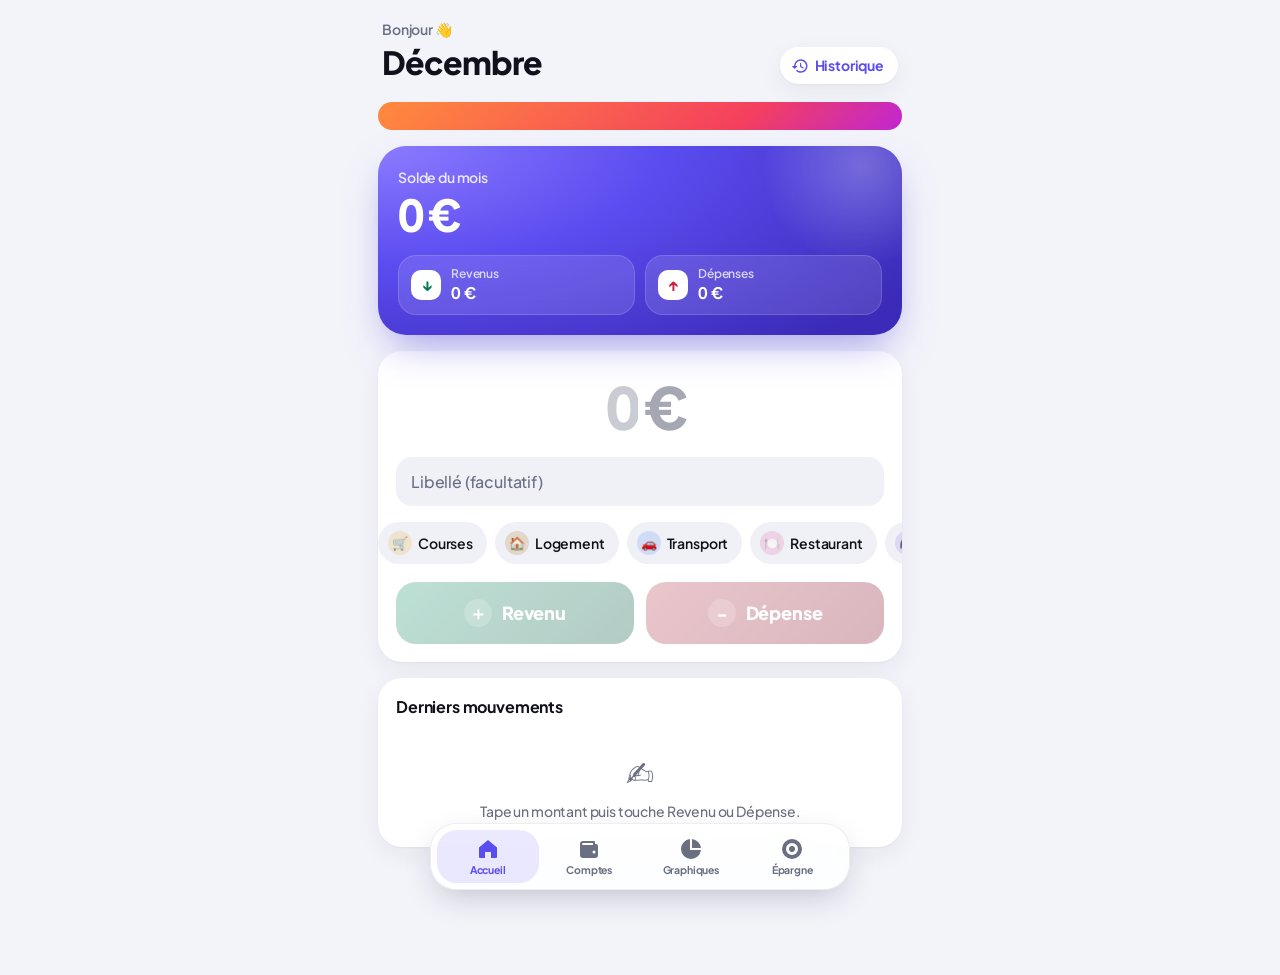
==== commit 7f85b2b0: "Retraits des livrets, curseur d'épargne et historique des mois - Retirer de l'argent d'un livret : l" ====
--- a/index.html
+++ b/index.html
@@ -23,10 +23,18 @@
   <main>
     <!-- ACCUEIL -->
     <section id="accueil" class="onglet actif">
-      <header class="tete">
-        <p id="salut" class="sur-titre"></p>
-        <h1 id="titre-accueil"></h1>
+      <header class="tete tete-flex">
+        <div>
+          <p id="salut" class="sur-titre"></p>
+          <h1 id="titre-accueil"></h1>
+        </div>
+        <button id="ouvrir-bilans" class="bouton-historique" aria-label="Historique des mois">
+          <svg viewBox="0 0 24 24"><path d="M13 3a9 9 0 0 0-9 9H1l3.9 3.9L8.8 12H6a7 7 0 1 1 2.05 4.95l-1.42 1.42A9 9 0 1 0 13 3zm-1 5v5l4.25 2.52.77-1.28-3.52-2.09V8z"/></svg>
+          Historique
+        </button>
       </header>
+
+      <button id="bandeau-bilan" class="bandeau-bilan" hidden></button>
 
       <div class="hero">
         <p class="hero-label">Solde du mois</p>
@@ -69,6 +77,7 @@
       <div class="hero hero-comptes">
         <p class="hero-label">Épargne totale</p>
         <p id="total-epargne" class="hero-montant">0 €</p>
+        <p id="epargne-mois-comptes" class="hero-sous"></p>
         <div id="barre-repartition" class="barre-repartition"></div>
         <div id="legende-comptes" class="legende-comptes"></div>
       </div>
@@ -111,8 +120,14 @@
         <button id="utiliser-recus" class="lien" hidden></button>
       </div>
       <div class="carte">
-        <h2>Niveau d'épargne</h2>
-        <div id="niveaux" class="niveaux"></div>
+        <h2>Part à épargner</h2>
+        <div class="curseur-tete">
+          <span id="pct-affiche" class="pct-grand">15 %</span>
+          <span id="badge-tranche" class="badge-tranche"></span>
+        </div>
+        <input id="curseur" class="curseur" type="range" min="0" max="100" step="1" value="15" aria-label="Pourcentage des rentrées à épargner">
+        <p id="montant-curseur" class="aide"></p>
+        <div id="zones" class="zones"></div>
       </div>
       <div id="resultat" class="carte resultat"></div>
     </section>
@@ -138,6 +153,16 @@
         <input id="fichier-import" type="file" accept="application/json,.json" hidden>
       </div>
     </div>
+  </section>
+
+  <!-- HISTORIQUE DES MOIS (bilans) -->
+  <section id="bilans" class="page" hidden>
+    <div class="barre-page">
+      <button id="fermer-bilans" class="lien">‹ Retour</button>
+      <strong id="titre-bilans">Historique</strong>
+      <span></span>
+    </div>
+    <div id="bilans-contenu" class="contenu-page"></div>
   </section>
 
   <!-- FEUILLE DU BAS (choix du compte, édition des comptes) -->
--- a/style.css
+++ b/style.css
@@ -257,6 +257,108 @@
 .jauge div { height: 100%; border-radius: 5px; transition: width .6s cubic-bezier(.2,.8,.2,1); }
 .alerte { color: var(--depense); font-size: 13px; font-weight: 600; margin: 10px 0 0; }
 
+/* En-tête avec bouton Historique */
+.tete-flex { display: flex; justify-content: space-between; align-items: flex-end; gap: 12px; }
+.bouton-historique {
+  display: flex; align-items: center; gap: 6px; padding: 9px 14px 9px 11px; border-radius: 999px;
+  font-size: 14px; font-weight: 700; color: var(--accent); background: var(--surface); box-shadow: var(--ombre);
+}
+.bouton-historique svg { width: 18px; height: 18px; fill: currentColor; }
+@media (prefers-color-scheme: dark) { .bouton-historique { color: #b3a9ff; } }
+.bandeau-bilan {
+  width: 100%; display: flex; align-items: center; gap: 12px; text-align: left; padding: 14px 16px; margin-bottom: 16px;
+  border-radius: 22px; color: #fff; background: linear-gradient(135deg, #ff8a3d, #f43f5e 70%, #c026d3);
+  box-shadow: 0 14px 30px -14px #f43f5e; animation: entree .5s cubic-bezier(.2,.8,.2,1);
+}
+.bandeau-ico { width: 42px; height: 42px; border-radius: 14px; background: #ffffff33; display: grid; place-items: center; font-size: 22px; flex: none; }
+.bandeau-txt { flex: 1; }
+.bandeau-txt b { display: block; font-weight: 800; }
+.bandeau-txt small { color: #ffffffd9; }
+.bandeau-bilan .fl { font-size: 22px; opacity: .8; }
+.hero-sous { margin: -10px 0 16px; font-size: 13px; font-weight: 700; color: #ffffffc8; }
+
+/* Retrait d'un livret */
+.carte-retrait { border-radius: 20px; padding: 14px; background: color-mix(in srgb, var(--c) 9%, var(--surface-2)); border: 1.5px solid color-mix(in srgb, var(--c) 30%, transparent); }
+.carte-retrait > b { font-weight: 800; }
+.bouton-retrait { min-height: 50px; border-radius: 16px; font-weight: 800; color: #fff; background: var(--c); }
+.ligne .valeur.retire { color: var(--doux); }
+
+/* Curseur d'épargne */
+.curseur-tete { display: flex; align-items: center; justify-content: space-between; margin-bottom: 10px; }
+.pct-grand { font-size: 44px; font-weight: 800; letter-spacing: -0.04em; font-variant-numeric: tabular-nums; transition: color .2s; }
+.badge-tranche {
+  font-size: 14px; font-weight: 800; padding: 7px 12px; border-radius: 999px;
+  color: var(--c); background: color-mix(in srgb, var(--c) 14%, transparent); transition: color .2s, background .2s;
+}
+.badge-tranche.petit-badge { font-size: 12px; padding: 4px 10px; align-self: flex-start; }
+.curseur {
+  -webkit-appearance: none; appearance: none; width: 100%; height: 14px; border-radius: 7px; margin: 10px 0 6px; outline: none;
+  background:
+    linear-gradient(90deg, transparent 0 var(--p, 0%), color-mix(in srgb, var(--surface) 72%, transparent) var(--p, 0%) 100%),
+    linear-gradient(90deg, #94a3b8 0 1%, #f59e0b 1% 10%, #10b981 10% 30%, #3b82f6 30% 50%, #8b5cf6 50% 100%);
+}
+.curseur::-webkit-slider-thumb {
+  -webkit-appearance: none; appearance: none; width: 32px; height: 32px; border-radius: 50%;
+  background: #fff; border: 4px solid var(--c, var(--accent)); box-shadow: 0 4px 14px #0003; cursor: grab;
+}
+.curseur::-moz-range-thumb { width: 26px; height: 26px; border-radius: 50%; background: #fff; border: 4px solid var(--c, var(--accent)); box-shadow: 0 4px 14px #0003; }
+.zones { display: grid; grid-template-columns: repeat(4, 1fr); gap: 8px; margin-top: 4px; }
+.zone {
+  padding: 10px 4px; border-radius: 16px; text-align: center; background: var(--surface-2); border: 2px solid transparent;
+  transition: border-color .2s, background .2s;
+}
+.zone b { display: block; font-size: 14px; font-weight: 800; color: var(--c); }
+.zone small { font-size: 11px; }
+.zone.active { border-color: var(--c); background: color-mix(in srgb, var(--c) 12%, var(--surface)); }
+
+/* Historique des mois */
+.carte-serie {
+  display: flex; gap: 16px; align-items: center; padding: 20px; border-radius: 26px; margin-bottom: 12px; color: #fff;
+  background: radial-gradient(120% 140% at 0% 0%, #4b5068, #23263a 60%, #151726);
+  box-shadow: 0 18px 40px -16px #151726;
+}
+.carte-serie.active { background: radial-gradient(120% 140% at 0% 0%, #ffb35c, #f9632b 45%, #d61f5a 100%); box-shadow: 0 18px 40px -16px #f9632b; }
+.serie-flamme { font-size: 50px; line-height: 1; filter: drop-shadow(0 6px 12px #0004); }
+.carte-serie.active .serie-flamme { animation: flamme 1.6s ease-in-out infinite; }
+@keyframes flamme { 50% { transform: scale(1.08) rotate(-3deg); } }
+.carte-serie small { color: #ffffffcc; }
+.serie-nombre { font-size: 34px; font-weight: 800; letter-spacing: -0.03em; }
+.carte-serie p { margin: 2px 0 0; font-size: 14px; font-weight: 600; color: #ffffffe0; }
+.carte-serie .record { font-size: 12px; opacity: .85; margin-top: 6px; }
+.fiches { display: grid; gap: 10px; }
+.fiche-mois {
+  display: grid; gap: 10px; width: 100%; text-align: left; padding: 16px; border-radius: 22px;
+  background: var(--surface); box-shadow: var(--ombre); border: 2px solid transparent;
+}
+.fiche-mois.reussi { border-color: color-mix(in srgb, #f9632b 45%, transparent); }
+.fiche-haut { display: flex; justify-content: space-between; align-items: center; }
+.fiche-haut b { font-size: 17px; font-weight: 800; }
+.etiquette { font-size: 11px; font-weight: 800; padding: 3px 9px; border-radius: 999px; color: var(--accent); background: color-mix(in srgb, var(--accent) 12%, transparent); }
+.flamme { font-size: 20px; }
+.fiche-chiffres { display: flex; gap: 18px; align-items: flex-end; }
+.fiche-chiffres strong { font-size: 18px; font-weight: 800; font-variant-numeric: tabular-nums; }
+.fiche-chiffres .chev { margin-left: auto; color: var(--doux); font-size: 22px; }
+.titre-bilan { margin: 10px 4px 12px; }
+.verdict { display: flex; gap: 14px; align-items: center; padding: 16px; border-radius: 22px; margin-bottom: 14px; background: var(--surface); box-shadow: var(--ombre); }
+.verdict.reussi { color: #fff; background: linear-gradient(135deg, #ff9a3d, #f43f5e); }
+.verdict.reussi p { color: #ffffffe0; }
+.verdict-ico { font-size: 34px; }
+.verdict b { font-size: 18px; font-weight: 800; }
+.verdict p { margin: 2px 0 0; font-size: 14px; color: var(--doux); font-weight: 600; }
+.tuiles { display: grid; grid-template-columns: 1fr 1fr; gap: 10px; margin-bottom: 16px; }
+.tuile { background: var(--surface); border-radius: 20px; padding: 14px 16px; box-shadow: var(--ombre); }
+.tuile strong { display: block; font-size: 22px; font-weight: 800; letter-spacing: -0.02em; font-variant-numeric: tabular-nums; margin-top: 2px; }
+.tranche-ligne { display: flex; gap: 12px; align-items: center; }
+.tranche-ico { width: 48px; height: 48px; border-radius: 16px; display: grid; place-items: center; font-size: 24px; background: color-mix(in srgb, var(--c) 16%, transparent); }
+.tranche-ligne b { font-size: 20px; font-weight: 800; }
+.regle { position: relative; margin: 18px 0 6px; }
+.regle-piste { height: 10px; border-radius: 5px; }
+.regle-repere { position: absolute; top: 50%; width: 20px; height: 20px; border-radius: 50%; background: #fff; border: 4px solid var(--texte); transform: translate(-50%, -50%); box-shadow: 0 2px 8px #0003; }
+.regle-legende { position: relative; height: 16px; font-size: 11px; color: var(--doux); font-weight: 600; }
+.regle-legende span { position: absolute; transform: translateX(-50%); white-space: nowrap; }
+.regle-legende span:first-child { transform: none; }
+.regle-legende span:last-child { transform: translateX(-100%); }
+
 /* Barre d'onglets flottante */
 .tabbar {
   position: fixed; z-index: 10; left: 50%; transform: translateX(-50%);
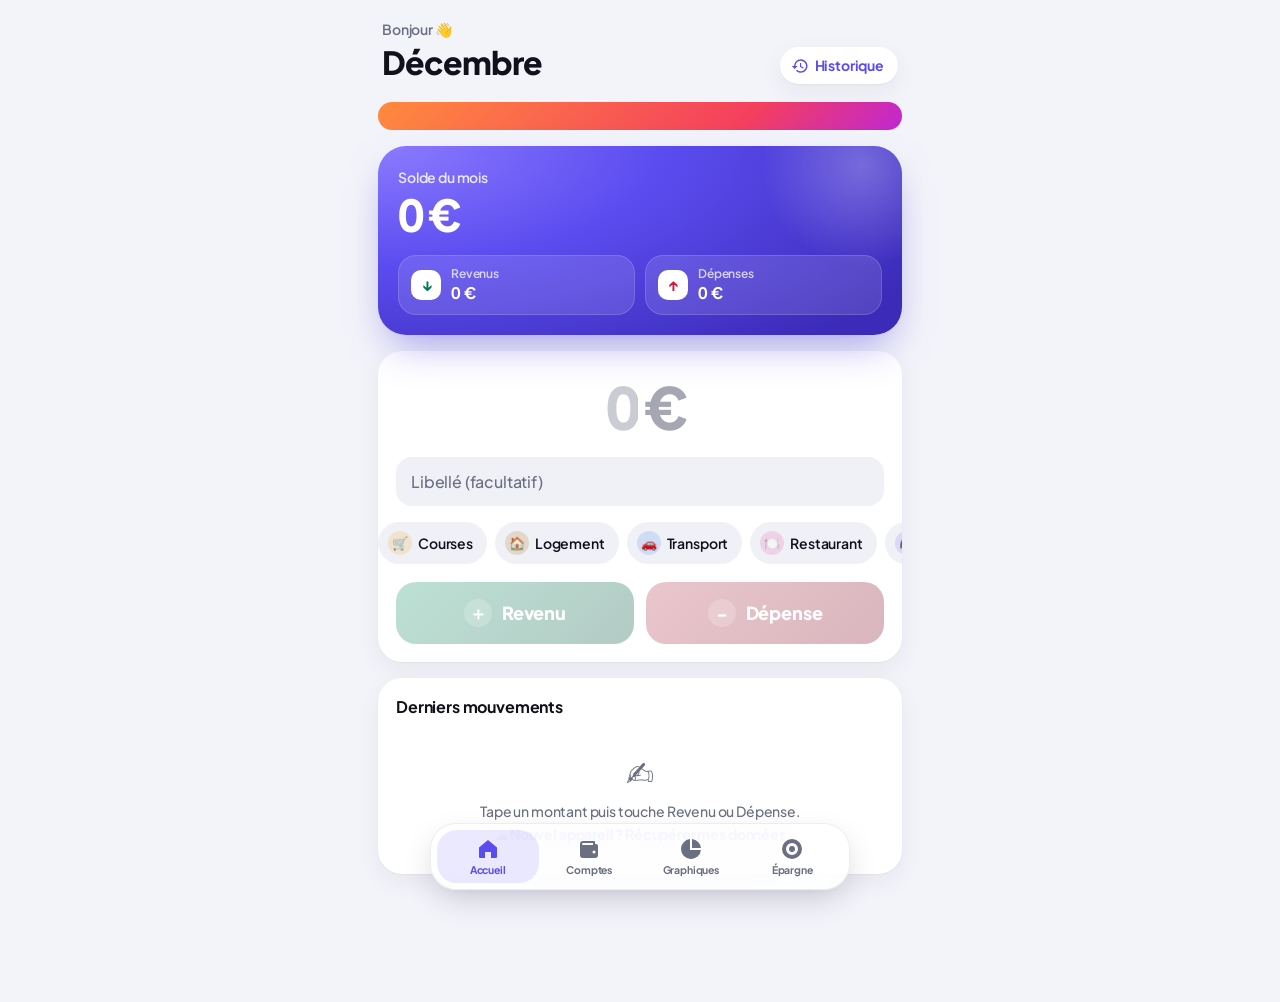
==== commit 1df110f6: "Page « Mes applis » qui regroupe toutes les applis + bouton Récupérer mes données dans Budget Co-Aut" ====
--- a/index.html
+++ b/index.html
@@ -64,7 +64,7 @@
           <button id="tout-voir" class="lien" hidden>Tout voir</button>
         </div>
         <ul id="derniers" class="liste"></ul>
-        <div id="vide-accueil" class="vide"><div class="vide-ico">✍️</div>Tape un montant puis touche Revenu ou Dépense.</div>
+        <div id="vide-accueil" class="vide"><div class="vide-ico">✍️</div>Tape un montant puis touche Revenu ou Dépense.<br><button id="recuperer" class="lien" type="button">☁️ Nouvel appareil ? Récupérer mes données</button></div>
       </div>
     </section>
 
@@ -80,6 +80,21 @@
         <p id="epargne-mois-comptes" class="hero-sous"></p>
         <div id="barre-repartition" class="barre-repartition"></div>
         <div id="legende-comptes" class="legende-comptes"></div>
+      </div>
+      <div class="carte carte-courbe">
+        <div class="entete">
+          <h2>Évolution de ton épargne</h2>
+        </div>
+        <p id="courbe-total" class="courbe-total">0 €</p>
+        <p id="courbe-delta" class="delta"></p>
+        <div id="courbe-epargne" class="courbe-epargne"></div>
+        <div id="periodes-epargne" class="periodes" role="group" aria-label="Période">
+          <button data-periode="30" class="actif" aria-pressed="true">1 mois</button>
+          <button data-periode="90" aria-pressed="false">3 mois</button>
+          <button data-periode="365" aria-pressed="false">1 an</button>
+          <button data-periode="0" aria-pressed="false">Tout</button>
+        </div>
+        <p id="courbe-message" class="aide centre" style="margin-bottom:0"></p>
       </div>
       <div id="liste-comptes" class="liste-comptes"></div>
       <p class="aide centre">Touche un compte pour modifier son montant.<br>Chaque revenu peut être placé sur l'un d'eux.</p>
@@ -145,7 +160,8 @@
       <div id="historique-liste"></div>
       <div class="carte">
         <h2>Sauvegarde</h2>
-        <p class="aide">Tes données restent sur ce téléphone. Exporte-les de temps en temps pour ne rien perdre.</p>
+        <p class="aide">Tes données restent sur ce téléphone. Active Google Drive pour en garder une copie chaque jour.</p>
+        <button id="google-drive" class="secondaire large" style="margin-bottom:10px">☁️ Sauvegarde Google Drive</button>
         <div class="boutons">
           <button id="exporter" class="secondaire">Exporter</button>
           <button id="importer" class="secondaire">Importer</button>
@@ -188,6 +204,7 @@
 
   <div id="toast" class="toast" role="status" aria-live="polite"></div>
 
+  <script src="drive.js" data-app="budget" data-nom="Budget" data-cle="budget.v1" data-dossier="budget" data-requis="mouvements" data-unite="mouvement"></script>
   <script src="app.js"></script>
 </body>
 </html>
--- a/style.css
+++ b/style.css
@@ -282,6 +282,18 @@
 .carte-retrait > b { font-weight: 800; }
 .bouton-retrait { min-height: 50px; border-radius: 16px; font-weight: 800; color: #fff; background: var(--c); }
 .ligne .valeur.retire { color: var(--doux); }
+
+/* Modifier l'épargne */
+.bouton-modif { margin: 4px auto 6px; padding: 9px 16px; border-radius: 999px; font-size: 14px; font-weight: 700; color: var(--accent); background: color-mix(in srgb, var(--accent) 10%, transparent); display: block; }
+@media (prefers-color-scheme: dark) { .bouton-modif { color: #b3a9ff; } }
+.secondaire.large { width: 100%; }
+.lignes-epargne .pastille { width: 38px; height: 38px; font-size: 17px; }
+.choix-compte { display: grid; grid-template-columns: 1fr 1fr; gap: 8px; }
+.opt-compte {
+  display: flex; align-items: center; gap: 8px; padding: 12px; border-radius: 16px; font-size: 14px; font-weight: 700;
+  color: var(--texte); background: var(--surface-2); border: 2px solid transparent; text-align: left;
+}
+.opt-compte.choisi { border-color: var(--c); background: color-mix(in srgb, var(--c) 12%, var(--surface)); }
 
 /* Curseur d'épargne */
 .curseur-tete { display: flex; align-items: center; justify-content: space-between; margin-bottom: 10px; }
@@ -446,3 +458,32 @@
 @media (prefers-reduced-motion: reduce) {
   *, *::before, *::after { animation: none !important; transition: none !important; }
 }
+
+/* Courbe de l'épargne */
+.carte-courbe h2 { margin-bottom: 6px; }
+.courbe-total { margin: 0; font-size: 30px; font-weight: 800; letter-spacing: -0.035em; font-variant-numeric: tabular-nums; }
+.delta { display: inline-block; margin: 6px 0 4px; padding: 4px 10px; border-radius: 999px; font-size: 13px; font-weight: 700; font-variant-numeric: tabular-nums; }
+.delta.monte { color: var(--revenu); background: color-mix(in srgb, var(--revenu) 13%, transparent); }
+.delta.baisse { color: var(--depense); background: color-mix(in srgb, var(--depense) 12%, transparent); }
+.delta.stable { color: var(--doux); background: var(--surface-2); }
+.courbe-epargne { position: relative; margin: 6px -4px 4px; }
+.courbe-epargne svg { display: block; width: 100%; height: auto; overflow: visible; touch-action: pan-y; -webkit-user-select: none; user-select: none; }
+.courbe-epargne text { fill: var(--doux); font: 600 10px "Jakarta", system-ui, sans-serif; }
+.courbe-epargne .grille-c { stroke: var(--ligne); stroke-dasharray: 3 4; }
+.courbe-epargne .croix-c { stroke: var(--doux); stroke-width: 1; stroke-dasharray: 3 3; }
+.courbe-epargne .ligne-c { stroke-dasharray: 1; stroke-dashoffset: 1; animation: trace 1.2s cubic-bezier(.3,.7,.2,1) forwards; }
+.courbe-epargne .aire-c { animation: apparait 1s .3s ease-out both; }
+@keyframes trace { to { stroke-dashoffset: 0; } }
+@keyframes apparait { from { opacity: 0; } }
+.courbe-epargne .pouls { transform-box: fill-box; transform-origin: center; animation: pouls 2s ease-out infinite; }
+@keyframes pouls { 0% { transform: scale(1); opacity: .55; } 100% { transform: scale(3.2); opacity: 0; } }
+.bulle-c {
+  position: absolute; top: -6px; transform: translate(-50%, -100%); padding: 8px 12px; border-radius: 14px; text-align: center; white-space: nowrap;
+  background: var(--texte); color: var(--fond); box-shadow: 0 8px 20px #0003; opacity: 0; transition: opacity .15s; pointer-events: none;
+}
+.bulle-c.visible { opacity: 1; }
+.bulle-c b { display: block; font-size: 15px; font-weight: 800; font-variant-numeric: tabular-nums; }
+.bulle-c span { font-size: 11px; opacity: .8; }
+.periodes { display: grid; grid-template-columns: repeat(4, 1fr); gap: 4px; padding: 4px; border-radius: 14px; background: var(--surface-2); margin-top: 6px; }
+.periodes button { min-height: 34px; border-radius: 10px; font-size: 13px; font-weight: 700; color: var(--doux); }
+.periodes button.actif { background: var(--surface); color: var(--texte); box-shadow: 0 1px 4px #0002; }
